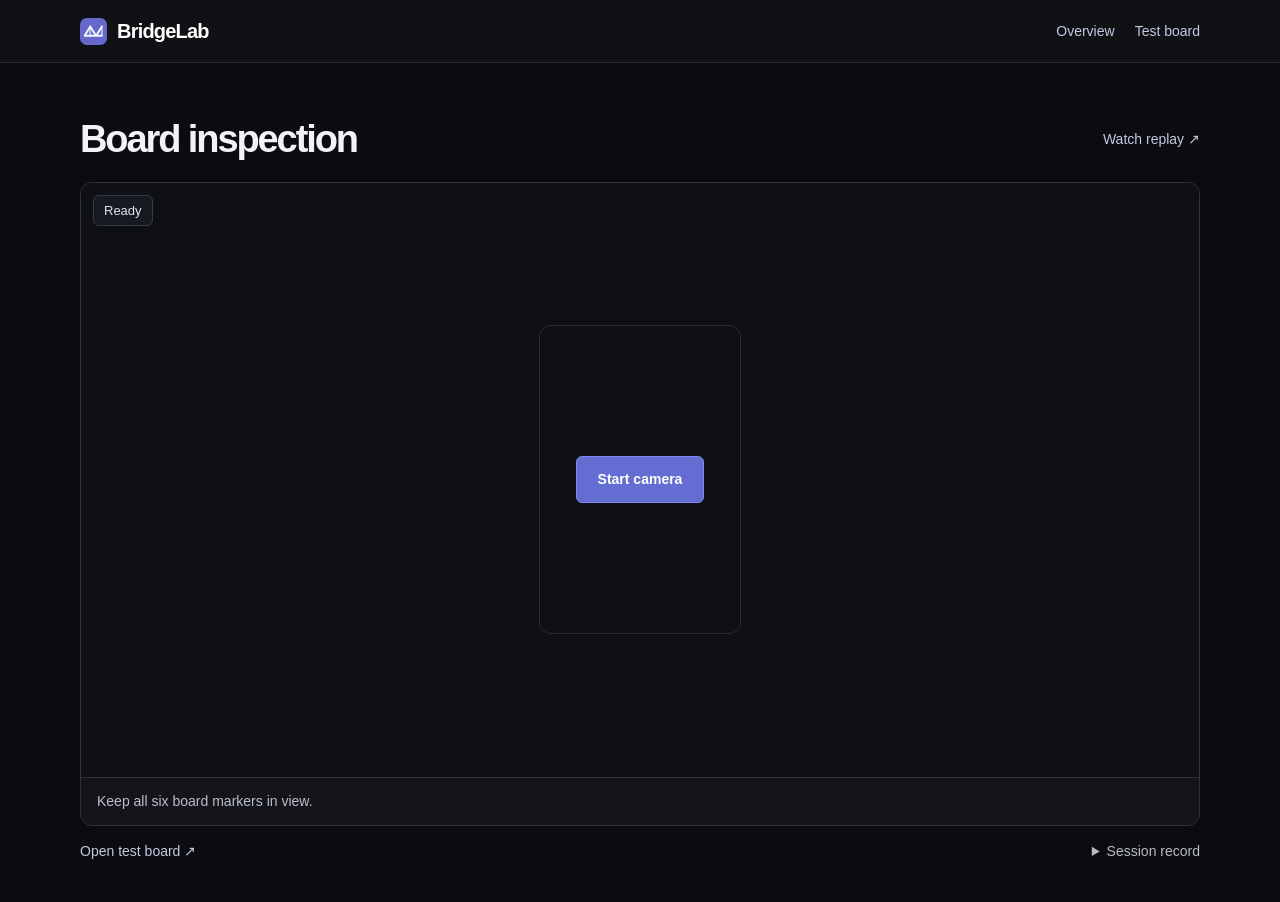
==== ar/index.html @ 2efdad47 "Publish the English BridgeLab camera and truss replay demo" ====
<!doctype html>
<html lang="en">
<head>
  <meta charset="utf-8">
  <meta name="viewport" content="width=device-width, initial-scale=1, viewport-fit=cover">
  <meta name="theme-color" content="#0b0c0f">
  <title>Inspection · BridgeLab</title>
  <link rel="icon" href="../icon.svg" type="image/svg+xml">
  <link rel="stylesheet" href="./inspection.css">
</head>
<body>
<header class="bar"><div class="top">
  <a class="brand" href="../"><img src="../icon.svg" width="27" height="27" alt="">BridgeLab</a>
  <nav aria-label="Main"><a href="../">Overview</a><a href="../target/">Test board</a></nav>
</div></header>
<main>
  <div class="heading"><h1 id="title">Board inspection</h1>
    <a id="switch" href="?mode=replay">Watch replay <span aria-hidden="true">↗</span></a>
  </div>
  <section aria-label="Inspection view" class="card">
    <div id="stage" class="stage">
      <video id="camera" muted playsinline autoplay aria-hidden="true"></video>
      <canvas id="view" width="640" height="360" aria-label="Live image with projected model"></canvas>
      <span id="status" role="status">Ready</span>
      <div id="idle" class="idle"><button id="start">Start camera</button></div>
    </div>
    <div class="controls"><p id="hint" aria-live="polite">Keep all six board markers in view.</p>
      <button id="stop" hidden>Stop</button>
    </div>
  </section>
  <div class="links"><a id="board" href="../target/" target="_blank" rel="noopener">Open test board <span aria-hidden="true">↗</span></a>
    <details><summary>Session record</summary><div class="record"><p id="stats">No frames yet.</p>
      <button id="export" disabled>Download JSON</button></div></details>
  </div>
  <noscript>Enable JavaScript to inspect the live images.</noscript>
</main>
<script type="module" src="./inspection.js"></script>
</body></html>
---- ar/inspection.css ----
:root{color-scheme:dark;font:15px/1.5 Inter,-apple-system,BlinkMacSystemFont,"Segoe UI",sans-serif;background:#0b0c0f;color:#f3f3f6}
*{box-sizing:border-box}body{margin:0}a{color:#c6c8e2;text-decoration:none}a:hover{color:#fff}
button,summary{cursor:pointer}button{border:1px solid #3c3e49;border-radius:6px;padding:9px 15px;font:inherit;font-size:14px;background:#202127;color:#f7f7fa}
button:disabled{opacity:.45;cursor:default}:focus-visible{outline:2px solid #b0b7ff;outline-offset:4px}[hidden]{display:none!important}
.bar{border-bottom:1px solid #292b32;background:#101115}.top,main{width:min(1120px,calc(100% - 70px));margin:auto}
.top{height:62px;display:flex;align-items:center;justify-content:space-between}.brand{display:inline-flex;align-items:center;gap:10px;color:white;font-weight:650;font-size:20px;letter-spacing:-.8px}
nav{display:flex;gap:20px}nav a{font-size:14px}main{padding:clamp(23px,4.5vw,54px) 0 40px}
.heading,.controls,.record,.links{display:flex;align-items:center;justify-content:space-between;gap:14px}
h1{font-size:clamp(26px,3vw,38px);line-height:1.18;letter-spacing:-.055em;margin:0;font-weight:600}h1,a,button{overflow-wrap:anywhere}.heading{margin-bottom:20px}.heading a{font-size:14px}
.card{border:1px solid #30313b;border-radius:12px;overflow:hidden;background:#14151b}.stage{position:relative;background:#0f1015;isolation:isolate}.stage::before{position:absolute;content:"";inset:24% 41%;border:1px solid #2a2c37;border-radius:12px;z-index:-1}
canvas{display:block;width:100%;height:auto;max-height:66svh;object-fit:contain;opacity:0}.stage[data-active="true"] canvas,.stage[data-ended="true"] canvas{opacity:1}
video{position:absolute;width:1px;height:1px;pointer-events:none;opacity:0}.idle{position:absolute;inset:0;display:grid;place-items:center}.idle button{background:#646ed2;border-color:#8088ed;color:#fff;padding:12px 21px;font-weight:580}
#status{position:absolute;left:12px;top:12px;border:1px solid #383a46;border-radius:6px;font-size:13px;padding:5px 10px;background:#181a22ed;color:#e1e2ee;pointer-events:none}
#status[data-state="tracking"]{border-color:#426455;color:#b9f2d0;background:#172820eb}#status[data-state="alert"]{border-color:#904c54;color:#ffe0e3;background:#662830ef}
.controls{border-top:1px solid #30313b;padding:12px 16px;min-height:48px}.controls p,.record p{margin:0;color:#bdbecc;font-size:14px}.links{margin-top:15px;align-items:flex-start}.links a,summary{font-size:14px}summary{text-align:right;color:#b9bbc7}.record{padding:12px 0;flex-wrap:wrap}.record p{font-variant-numeric:tabular-nums}
@media(max-width:680px){.top,main{width:calc(100% - 30px)}.top{height:54px}.stage canvas{max-height:62svh}.controls{padding:10px}.links{gap:8px}.record{justify-content:flex-end}.record p{max-width:12em}.heading{gap:8px}.heading a,nav a{font-size:13px}nav{gap:12px}}
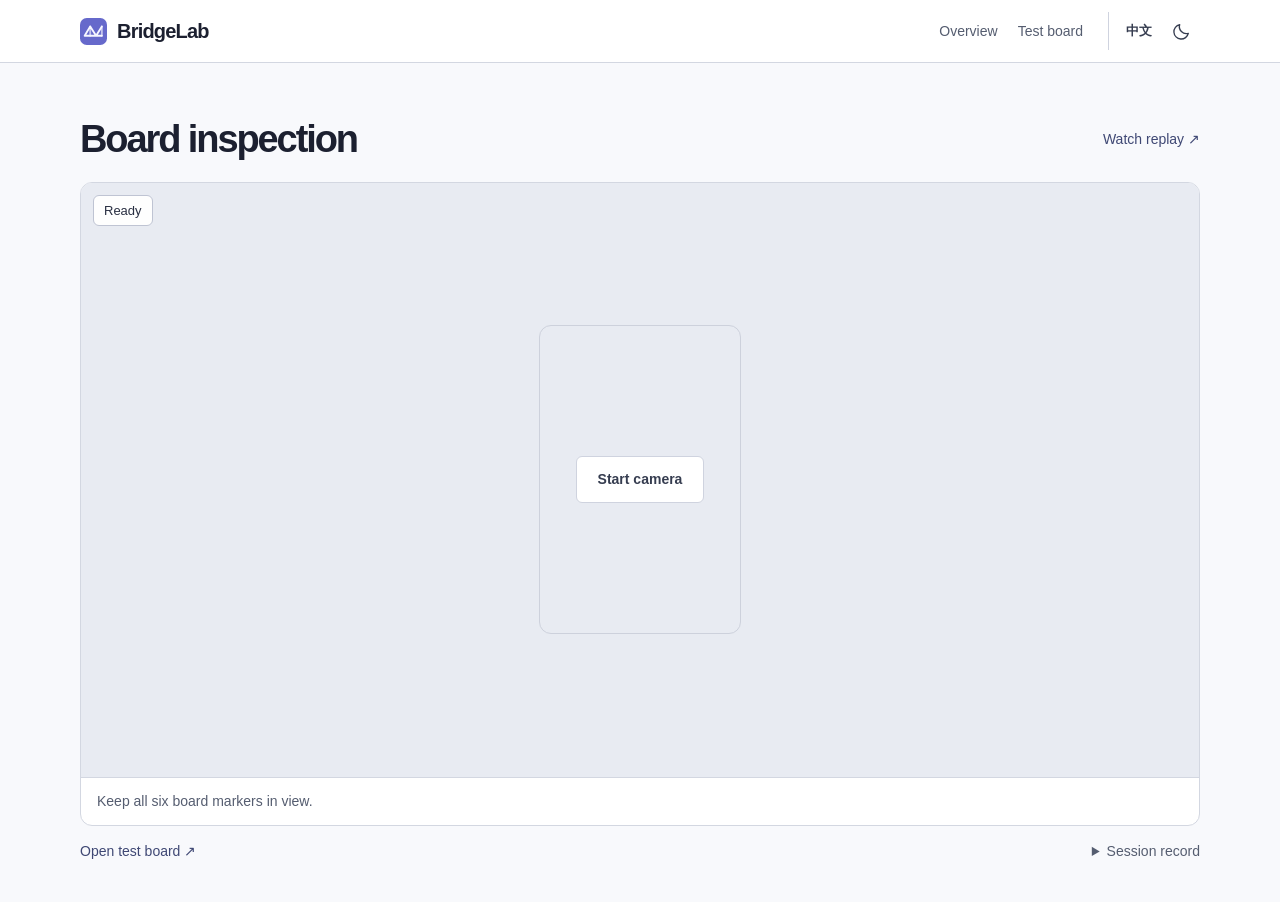
==== commit 7c7f3d3d: "Add persistent English/Chinese and light/dark controls" ====
--- a/ar/index.html
+++ b/ar/index.html
@@ -4,35 +4,37 @@
   <meta charset="utf-8">
   <meta name="viewport" content="width=device-width, initial-scale=1, viewport-fit=cover">
   <meta name="theme-color" content="#0b0c0f">
+  <script src="../preferences.js"></script>
   <title>Inspection · BridgeLab</title>
   <link rel="icon" href="../icon.svg" type="image/svg+xml">
   <link rel="stylesheet" href="./inspection.css">
+  <link rel="stylesheet" href="../preferences.css">
 </head>
 <body>
 <header class="bar"><div class="top">
   <a class="brand" href="../"><img src="../icon.svg" width="27" height="27" alt="">BridgeLab</a>
-  <nav aria-label="Main"><a href="../">Overview</a><a href="../target/">Test board</a></nav>
+  <nav aria-label="Main" data-zh-aria="主导航"><a href="../" data-zh="首页">Overview</a><a href="../target/" data-zh="测试板">Test board</a><div class="pref-controls" data-preferences></div></nav>
 </div></header>
 <main>
   <div class="heading"><h1 id="title">Board inspection</h1>
-    <a id="switch" href="?mode=replay">Watch replay <span aria-hidden="true">↗</span></a>
+    <a id="switch" href="?mode=replay"><span id="switch-label">Watch replay</span> <span aria-hidden="true">↗</span></a>
   </div>
-  <section aria-label="Inspection view" class="card">
+  <section aria-label="Inspection view" data-zh-aria="巡检画面" class="card">
     <div id="stage" class="stage">
       <video id="camera" muted playsinline autoplay aria-hidden="true"></video>
-      <canvas id="view" width="640" height="360" aria-label="Live image with projected model"></canvas>
+      <canvas id="view" width="640" height="360" aria-label="Live image with projected model" data-zh-aria="叠加模型的巡检画面"></canvas>
       <span id="status" role="status">Ready</span>
       <div id="idle" class="idle"><button id="start">Start camera</button></div>
     </div>
     <div class="controls"><p id="hint" aria-live="polite">Keep all six board markers in view.</p>
-      <button id="stop" hidden>Stop</button>
+      <button id="stop" data-zh="结束" hidden>Stop</button>
     </div>
   </section>
-  <div class="links"><a id="board" href="../target/" target="_blank" rel="noopener">Open test board <span aria-hidden="true">↗</span></a>
-    <details><summary>Session record</summary><div class="record"><p id="stats">No frames yet.</p>
-      <button id="export" disabled>Download JSON</button></div></details>
+  <div class="links"><a id="board" href="../target/" target="_blank" rel="noopener"><span data-zh="打开测试板">Open test board</span> <span aria-hidden="true">↗</span></a>
+    <details><summary data-zh="巡检记录">Session record</summary><div class="record"><p id="stats">No frames yet.</p>
+      <button id="export" data-zh="下载 JSON" disabled>Download JSON</button></div></details>
   </div>
-  <noscript>Enable JavaScript to inspect the live images.</noscript>
+  <noscript>Enable JavaScript to inspect the live images. 请启用 JavaScript 以显示巡检画面。</noscript>
 </main>
 <script type="module" src="./inspection.js"></script>
 </body></html>
--- a/preferences.css
+++ b/preferences.css
@@ -0,0 +1,42 @@
+/* The display controls are shared by the viewer, camera and physical target. */
+:root{--ui-control:#1c1d24;--ui-border:#363944;--ui-label:#e1e3ee;--ui-hover:#2a2d38;--ui-focus:#aab2ff}
+.pref-controls{display:inline-flex;align-items:center;flex:none;gap:3px;border-left:1px solid var(--ui-border);padding-left:10px;margin-left:5px}
+.pref-controls button{background:transparent;color:var(--ui-label);border:1px solid transparent;border-radius:6px;min-width:38px;height:38px;font:600 13px/1.15 Inter,-apple-system,BlinkMacSystemFont,"Segoe UI",sans-serif;padding:0 6px;display:inline-grid;place-items:center;cursor:pointer;white-space:nowrap}
+.pref-controls button:hover{background:var(--ui-hover);border-color:var(--ui-border)}
+.pref-controls button:focus-visible{outline:2px solid var(--ui-focus);outline-offset:2px}
+.pref-controls svg{display:block;width:19px;height:19px;fill:none;stroke:currentColor;stroke-width:1.7;stroke-linecap:round;stroke-linejoin:round}
+.top nav{align-items:center}
+:root[data-theme="light"]{color-scheme:light;--bg:#f8f9fc;--surface:#fff;--text:#1c2030;--muted:#555d70;--edge:#d3d7e1;--accent:#4d56b8;--ui-control:#fff;--ui-border:#cfd3df;--ui-label:#363d50;--ui-hover:#e9ecf4;--ui-focus:#494fae;background:var(--bg);color:var(--text)}
+[data-theme="light"] .site-head,[data-theme="light"] .bar{background:#fff;border-color:var(--edge)}
+[data-theme="light"] .wordmark,[data-theme="light"] .brand{color:var(--text)}
+[data-theme="light"] a{color:#3f4874}
+[data-theme="light"] a:hover{color:#2f347c}
+[data-theme="light"] nav a{color:var(--muted)}
+[data-theme="light"] nav a:hover,[data-theme="light"] nav a[aria-current]{color:var(--text);background:#e9ecf4}
+[data-theme="light"] .viewport{border-color:var(--edge);background:radial-gradient(ellipse at 52% 53%,#f6f7fc 0%,#eff1f7 58%,#e9ecf5 100%)}
+[data-theme="light"] .viewport-bottom,[data-theme="light"] .controls{border-color:var(--edge)}
+[data-theme="light"] .chooser,[data-theme="light"] .chooser select{background:transparent;color:var(--text)}
+[data-theme="light"] .chooser option{background:#fff;color:var(--text)}
+[data-theme="light"] .icon-button,[data-theme="light"] .feature-icon,[data-theme="light"] .button,[data-theme="light"] button:not(.pref-controls button){background:var(--ui-control);border-color:var(--ui-border);color:var(--ui-label)}
+[data-theme="light"] .icon-button:hover,[data-theme="light"] .button:hover,[data-theme="light"] button:not(.pref-controls button):hover{background:var(--ui-hover)}
+[data-theme="light"] .button.primary,[data-theme="light"] .idle button{color:#fff;background:var(--accent);border-color:#4d56b8}
+[data-theme="light"] .button.primary:hover,[data-theme="light"] .idle button:hover{background:#3b439c;color:#fff}
+[data-theme="light"] .card,[data-theme="light"] .skip{background:var(--surface);border-color:var(--edge)}
+[data-theme="light"] .stage{background:#e8ebf2}
+[data-theme="light"] .stage::before{border-color:#cdd1dc}
+[data-theme="light"] #status{background:#fffffff2;border-color:#bfc4d3;color:#292f42}
+[data-theme="light"] #status[data-state="tracking"]{background:#e1f7ed;border-color:#6aa68c;color:#20543e}
+[data-theme="light"] #status[data-state="alert"]{background:#ffe5e8;border-color:#c87980;color:#872435}
+[data-theme="light"] .controls p,[data-theme="light"] .record p,[data-theme="light"] summary{color:var(--muted)}
+[data-theme="light"] .board-controls p a{color:#3c48a0}
+[data-theme="light"] .board-head+canvas{background:#e3e6ee}
+[data-theme="light"] :focus-visible{outline-color:var(--ui-focus)}
+@media(max-width:600px){.pref-controls{gap:0;margin-left:2px;padding-left:5px}.pref-controls button{min-width:35px;min-height:40px}.top nav{gap:8px}}
+@media(max-width:480px){
+ .site-head .nav,.bar .top{position:relative;display:flex;flex-wrap:wrap;align-content:center;justify-content:flex-start;gap:4px 0;min-height:84px;height:auto;padding-block:7px}
+ .nav .wordmark,.top .brand{min-height:33px}
+ .site-head nav,.bar nav{width:100%;display:flex;align-items:center;gap:5px;min-height:28px}
+ .site-head nav a,.bar nav a{font-size:13px;padding:4px 9px;border-radius:5px;line-height:1.3}
+ .pref-controls{position:absolute;right:0;top:5px;margin:0;padding:0;border:0}
+ .pref-controls button{min-width:40px;min-height:40px}
+}
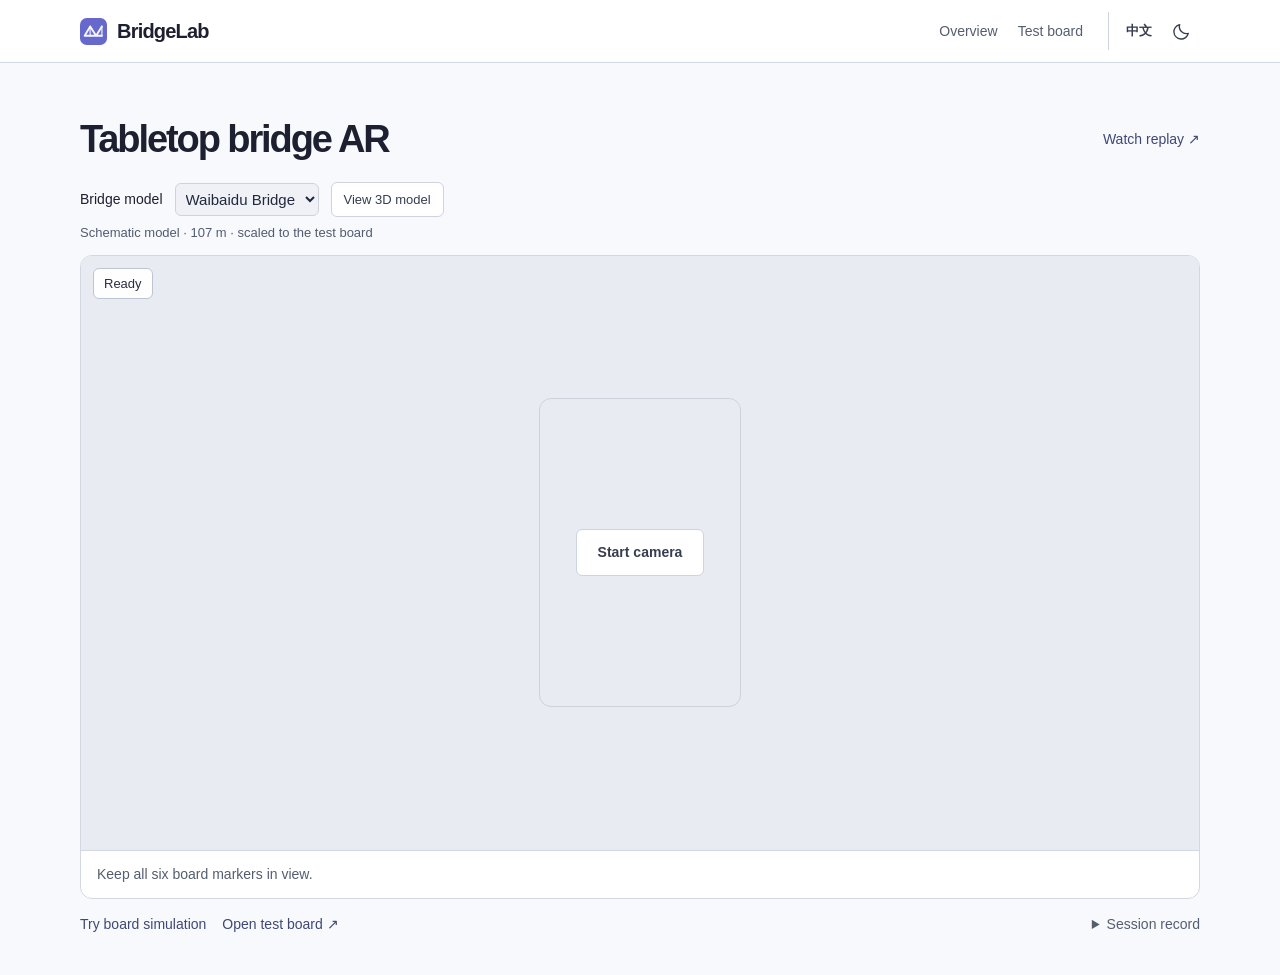
==== commit 4e0f52dc: "Pair screen targets with a phone 3D bridge, recover partial detections and register field model pane" ====
--- a/ar/index.html
+++ b/ar/index.html
@@ -16,21 +16,29 @@
   <nav aria-label="Main" data-zh-aria="主导航"><a href="../" data-zh="首页">Overview</a><a href="../target/" data-zh="测试板">Test board</a><div class="pref-controls" data-preferences></div></nav>
 </div></header>
 <main>
-  <div class="heading"><h1 id="title">Board inspection</h1>
+  <div class="heading"><h1 id="title">Tabletop bridge AR</h1>
     <a id="switch" href="?mode=replay"><span id="switch-label">Watch replay</span> <span aria-hidden="true">↗</span></a>
+  </div>
+  <div id="model-panel" class="model-panel" hidden>
+    <div class="model-toolbar"><label for="model-choice" data-zh="桥梁模型">Bridge model</label>
+      <select id="model-choice"><option value="waibaidu" data-zh="外白渡桥">Waibaidu Bridge</option><option value="training-span" data-zh="教学桁架桥">Teaching truss</option></select>
+      <button type="button" id="preview-toggle" aria-expanded="false" aria-controls="model-preview" data-zh="查看三维模型">View 3D model</button>
+      <button type="button" id="model-retry" hidden data-zh="重试加载">Retry model</button></div>
+    <p id="model-state" role="status"></p>
+    <div id="model-preview" hidden><canvas id="preview-canvas" tabindex="0" aria-label="Drag to rotate the schematic bridge model" data-zh-aria="拖动旋转桥梁示意模型"></canvas></div>
   </div>
   <section aria-label="Inspection view" data-zh-aria="巡检画面" class="card">
     <div id="stage" class="stage">
       <video id="camera" muted playsinline autoplay aria-hidden="true"></video>
       <canvas id="view" width="640" height="360" aria-label="Live image with projected model" data-zh-aria="叠加模型的巡检画面"></canvas>
-      <span id="status" role="status">Ready</span>
+      <span id="status" role="status">Ready</span><span id="sample-badge" hidden data-zh="模拟画面">Simulated image</span>
       <div id="idle" class="idle"><button id="start">Start camera</button></div>
     </div>
     <div class="controls"><p id="hint" aria-live="polite">Keep all six board markers in view.</p>
       <button id="stop" data-zh="结束" hidden>Stop</button>
     </div>
   </section>
-  <div class="links"><a id="board" href="../target/" target="_blank" rel="noopener"><span data-zh="打开测试板">Open test board</span> <span aria-hidden="true">↗</span></a>
+  <div class="links"><div class="mode-links"><a id="sample-link" href="?mode=board-demo" hidden data-zh="观看测试板示例">Try board simulation</a><a id="board" href="../target/" target="_blank" rel="noopener"><span data-zh="打开测试板">Open test board</span> <span aria-hidden="true">↗</span></a></div>
     <details><summary data-zh="巡检记录">Session record</summary><div class="record"><p id="stats">No frames yet.</p>
       <button id="export" data-zh="下载 JSON" disabled>Download JSON</button></div></details>
   </div>
--- a/ar/inspection.css
+++ b/ar/inspection.css
@@ -14,3 +14,7 @@
 #status[data-state="tracking"]{border-color:#426455;color:#b9f2d0;background:#172820eb}#status[data-state="alert"]{border-color:#904c54;color:#ffe0e3;background:#662830ef}
 .controls{border-top:1px solid #30313b;padding:12px 16px;min-height:48px}.controls p,.record p{margin:0;color:#bdbecc;font-size:14px}.links{margin-top:15px;align-items:flex-start}.links a,summary{font-size:14px}summary{text-align:right;color:#b9bbc7}.record{padding:12px 0;flex-wrap:wrap}.record p{font-variant-numeric:tabular-nums}
 @media(max-width:680px){.top,main{width:calc(100% - 30px)}.top{height:54px}.stage canvas{max-height:62svh}.controls{padding:10px}.links{gap:8px}.record{justify-content:flex-end}.record p{max-width:12em}.heading{gap:8px}.heading a,nav a{font-size:13px}nav{gap:12px}}
+
+.model-panel{margin-bottom:12px}.model-toolbar,.mode-links{display:flex;align-items:center;gap:12px;flex-wrap:wrap}.model-toolbar label{font-size:14px}.model-toolbar select{font:inherit;color:inherit;background:#1b1c22;border:1px solid #464856;padding:6px;border-radius:6px}.model-toolbar button{font-size:13px;padding:7px 12px}#model-state{font-size:13px;color:#b9bbc7;margin:6px 0}.mode-links{gap:8px 16px}#model-preview{border:1px solid #383a46;background:#14151b;border-radius:9px;overflow:hidden}#preview-canvas{opacity:1;height:clamp(145px,24vh,240px);touch-action:pan-y;cursor:grab}#sample-badge{position:absolute;top:12px;right:12px;color:white;background:#263045dd;font-size:12px;padding:4px 8px;border-radius:5px}#view{touch-action:pan-y}
+[data-theme="light"] .model-toolbar select,[data-theme="light"] #model-preview{background:#eff1f7;color:#22283c;border-color:#cfd2dd}[data-theme="light"] #model-state{color:#525b70}
+@media(max-width:480px){.model-toolbar{gap:7px}.model-toolbar label{font-size:13px}.model-toolbar button,.model-toolbar select{font-size:13px}}
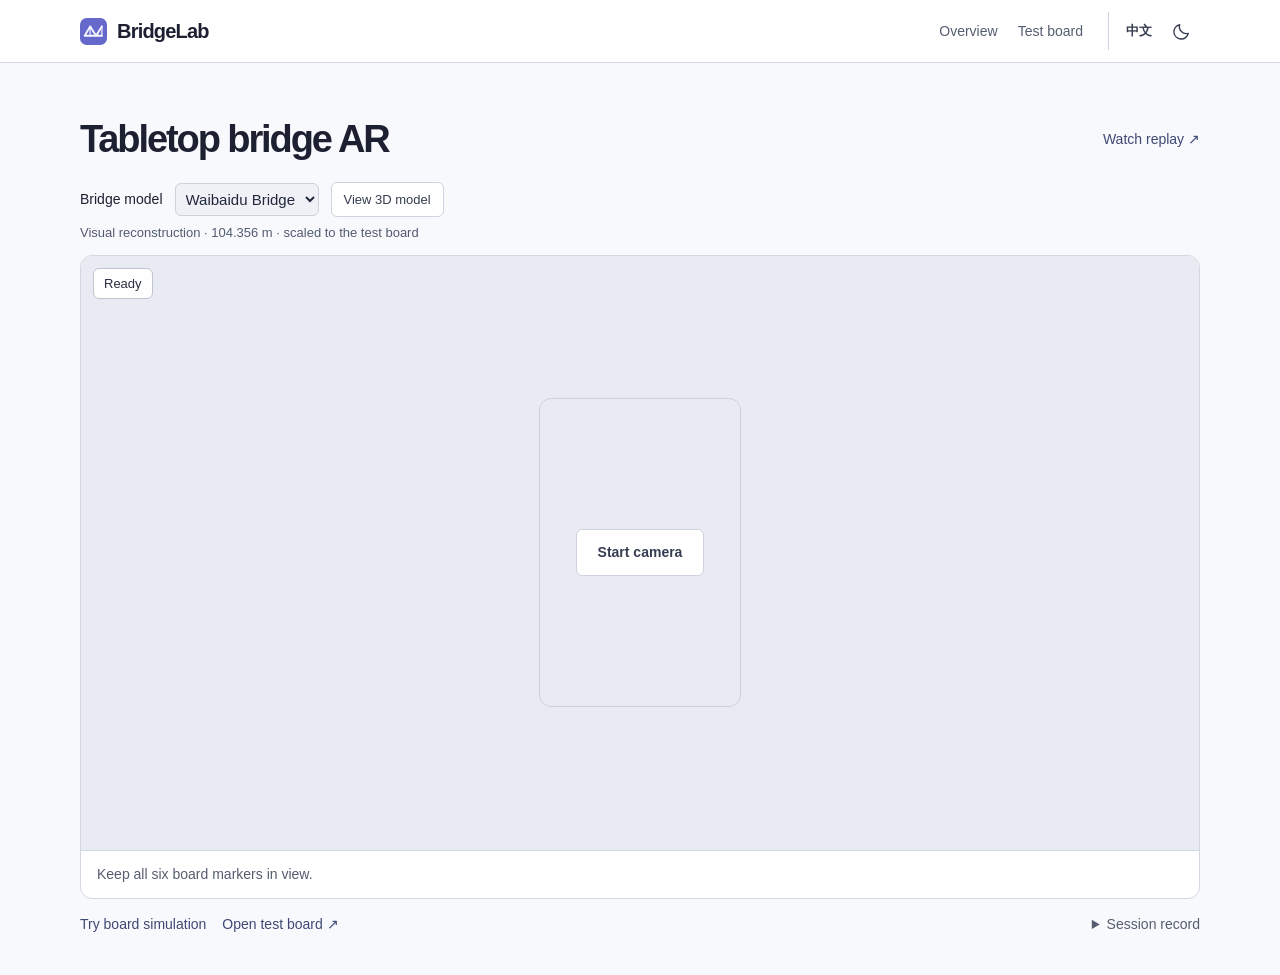
==== commit 09808e18: "Serve verified Waibaidu bridge geometry across the model viewer and tabletop AR" ====
--- a/ar/index.html
+++ b/ar/index.html
@@ -44,5 +44,5 @@
   </div>
   <noscript>Enable JavaScript to inspect the live images. 请启用 JavaScript 以显示巡检画面。</noscript>
 </main>
-<script type="module" src="./inspection.js"></script>
+<script type="module" src="./inspection.js?v=wb3"></script>
 </body></html>
